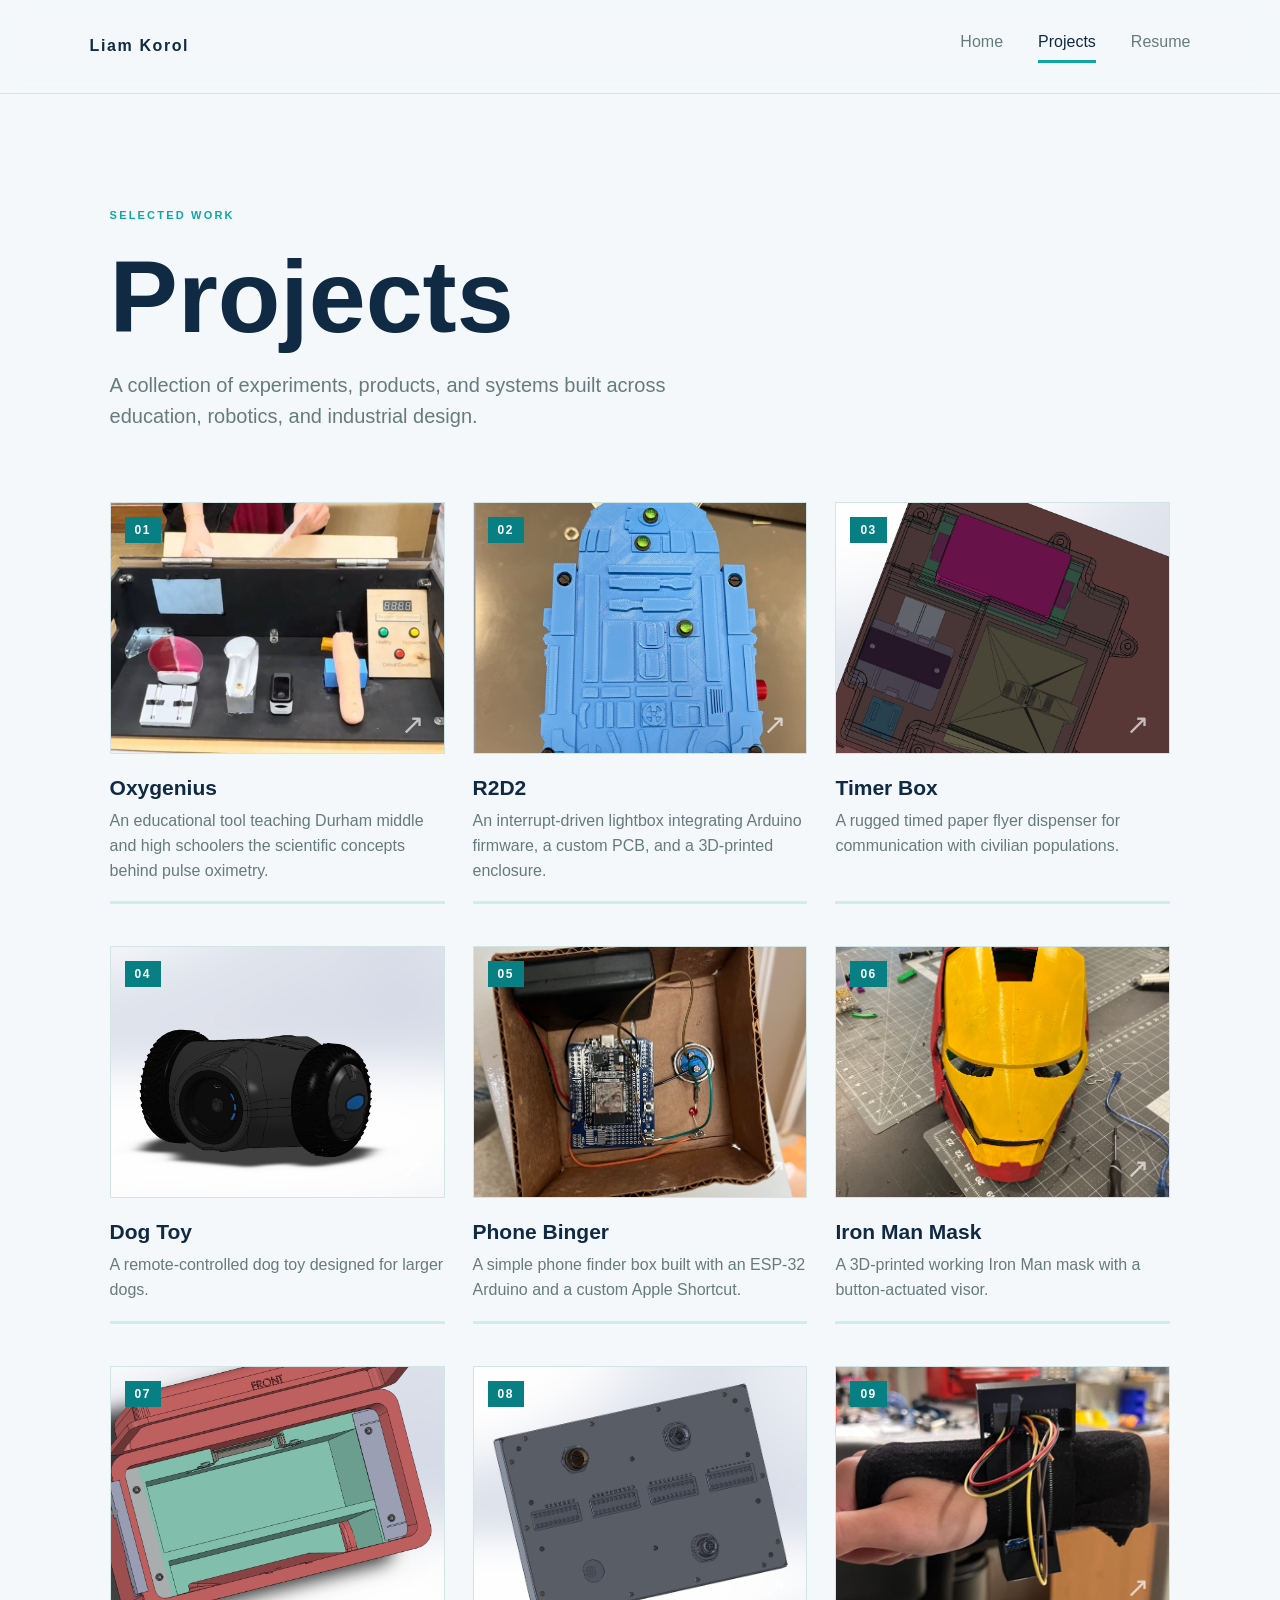
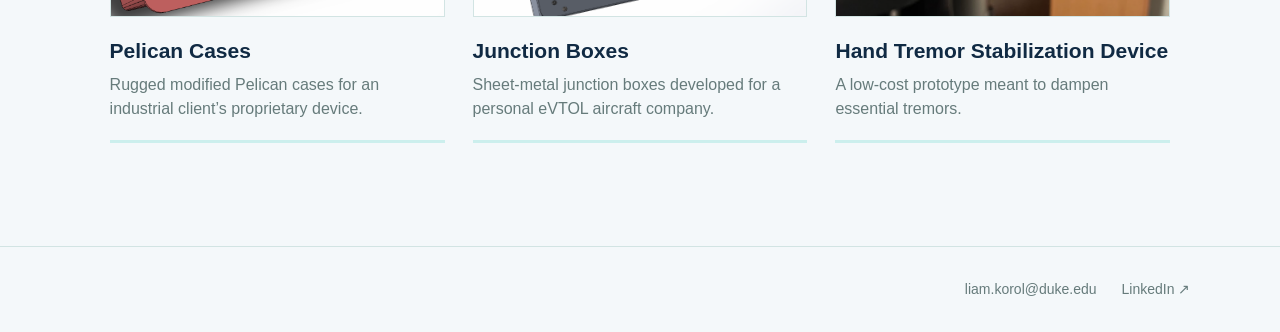
==== projects.html @ 731c7ef4 "push from local files" ====
<!doctype html>
<html lang="en">
<head>
  <meta charset="utf-8">
  <meta name="viewport" content="width=device-width,initial-scale=1">
  <title>Projects — Liam Korol</title>
  <link rel="stylesheet" href="styles.css?v=23">
</head>
<body>
  <header class="nav">
    <a class="brand" href="index.html">Liam Korol</a>
    <nav>
      <a href="index.html">Home</a>
      <a class="active" href="projects.html">Projects</a>
      <a href="resume.html">Resume</a>
    </nav>
  </header>

  <main class="page">
    <p class="eyebrow">Selected work</p>
    <h1>Projects</h1>
    <p class="lede">A collection of experiments, products, and systems built across education, robotics, and industrial design.</p>

    <div class="project-grid">
      <a class="project-card" href="projects/oxygenius.html">
        <div class="project-image photo cover-crop"><img src="assets/project-images/oxygenius.png" alt="Oxygenius project image"><span class="project-number">01</span></div>
        <h3>Oxygenius</h3>
        <p>An educational tool teaching Durham middle and high schoolers the scientific concepts behind pulse oximetry.</p>
      </a>
      <a class="project-card" href="projects/r2d2.html">
        <div class="project-image photo"><img src="assets/project-images/r2d2.png?v=2" alt="Completed R2D2 lightbox"><span class="project-number">02</span></div>
        <h3>R2D2</h3>
        <p>An interrupt-driven lightbox integrating Arduino firmware, a custom PCB, and a 3D-printed enclosure.</p>
      </a>
      <a class="project-card" href="projects/timer-box.html">
        <div class="project-image photo"><img src="assets/project-images/timer-box.png" alt="Timer Box project image"><span class="project-number">03</span></div>
        <h3>Timer Box</h3>
        <p>A rugged timed paper flyer dispenser for communication with civilian populations.</p>
      </a>
      <a class="project-card" href="projects/dog-toy.html">
        <div class="project-image photo"><img src="assets/project-images/dog-toy.png?v=2" alt="Complete Dog Toy design"><span class="project-number">04</span></div>
        <h3>Dog Toy</h3>
        <p>A remote-controlled dog toy designed for larger dogs.</p>
      </a>
      <a class="project-card" href="projects/phone-binger.html">
        <div class="project-image photo"><img src="assets/project-images/phone-binger.jpg" alt="Phone Binger project image"><span class="project-number">05</span></div>
        <h3>Phone Binger</h3>
        <p>A simple phone finder box built with an ESP-32 Arduino and a custom Apple Shortcut.</p>
      </a>
      <a class="project-card" href="projects/iron-man-mask.html">
        <div class="project-image photo"><img src="assets/project-images/iron-man-mask.jpg" alt="Iron Man Mask project image"><span class="project-number">06</span></div>
        <h3>Iron Man Mask</h3>
        <p>A 3D-printed working Iron Man mask with a button-actuated visor.</p>
      </a>
      <a class="project-card" href="projects/pelican-cases.html">
        <div class="project-image photo"><img src="assets/project-images/pelican-cases.png" alt="Pelican Cases project image"><span class="project-number">07</span></div>
        <h3>Pelican Cases</h3>
        <p>Rugged modified Pelican cases for an industrial client’s proprietary device.</p>
      </a>
      <a class="project-card" href="projects/junction-boxes.html">
        <div class="project-image photo"><img src="assets/project-images/junction-boxes.png" alt="Junction Boxes project image"><span class="project-number">08</span></div>
        <h3>Junction Boxes</h3>
        <p>Sheet-metal junction boxes developed for a personal eVTOL aircraft company.</p>
      </a>
      <a class="project-card" href="projects/hand-tremor.html">
        <div class="project-image photo"><img src="assets/project-images/hand-tremor.png?v=2" alt="Hand Tremor Stabilization Device worn on a hand"><span class="project-number">09</span></div>
        <h3>Hand Tremor Stabilization Device</h3>
        <p>A low-cost prototype meant to dampen essential tremors.</p>
      </a>
    </div>
  </main>

  <footer>
    <div>
      <a href="mailto:liam.korol@duke.edu">liam.korol@duke.edu</a>
      <a href="https://www.linkedin.com/" target="_blank">LinkedIn ↗</a>
    </div>
  </footer>
</body>
</html>
---- styles.css ----
:root{--ink:#102a43;--paper:#f4f8fa;--accent:#0fa7a5;--accent-deep:#087f82;--accent-soft:#ccefed;--accent-wash:#e8f8f7;--muted:#667b7b;--line:#d2e4e3}
*{box-sizing:border-box}
body{margin:0;background:var(--paper);color:var(--ink);font:16px/1.55 "Avenir Next",Avenir,Montserrat,sans-serif}
body:before{content:"";position:fixed;inset:0;pointer-events:none;opacity:.1;background-image:radial-gradient(var(--ink) .7px,transparent .7px);background-size:18px 18px}
a{color:inherit;text-decoration:none}
.nav{display:flex;justify-content:space-between;align-items:center;padding:30px 7vw;border-bottom:1px solid var(--line);position:relative;background:#f4f8fadd;backdrop-filter:blur(8px);z-index:2}
.brand{font-weight:700;letter-spacing:.1em}
.brand span{color:var(--accent)}
nav{display:flex;gap:35px}
nav a{color:var(--muted);transition:.2s}
nav .active,nav a:hover{color:var(--ink);border-bottom:3px solid var(--accent);padding-bottom:5px}
main{max-width:1240px;margin:auto;padding:8vw 7vw}
.hero{display:grid;grid-template-columns:1fr 1fr;gap:9vw;align-items:center;min-height:640px}
.eyebrow{text-transform:uppercase;letter-spacing:.2em;font-size:11px;color:var(--accent);font-weight:bold}
.hero h1,.page h1{font:700 clamp(4rem,8vw,8rem)/.88 "Avenir Next",Avenir,Montserrat,sans-serif;margin:28px 0}
.hero h1 em{color:var(--accent);font-weight:400}
.bio,.lede{max-width:570px;color:var(--muted);font-size:20px}
.button{display:inline-flex;gap:42px;align-items:center;background:var(--accent-deep);color:white;padding:17px 22px;margin-top:26px;transition:background-color .2s,transform .2s}
.button:hover{background:var(--accent);transform:translateY(-3px)}
.portrait{aspect-ratio:4/5;background:#d5e1e5;display:grid;place-items:center;overflow:hidden;border:1px solid var(--line);max-width:540px}
.portrait img{width:100%;height:100%;object-fit:contain}
.portrait span{display:none;color:var(--ink);letter-spacing:.18em;text-align:center;font-size:12px;font-weight:bold}
.portrait.placeholder span{display:block}
.featured{padding-bottom:100px}
.section-head{display:flex;justify-content:space-between;border-top:3px solid var(--accent);padding-top:18px;margin-bottom:30px}
.section-head a{color:var(--accent)}
.project-grid{display:grid;grid-template-columns:repeat(3,1fr);gap:42px 28px}
.project-card{display:block;border-bottom:3px solid var(--accent-soft);padding-bottom:18px;transition:.25s}
.project-image,.detail-visual{height:275px;display:grid;place-items:center;font:700 6rem "Avenir Next",Avenir,Montserrat,sans-serif;margin-bottom:18px;position:relative;overflow:hidden;transition:transform .25s}
.project-image:after{content:"↗";position:absolute;right:20px;bottom:12px;font:28px "Avenir Next",Avenir,Montserrat,sans-serif;color:#ffffffaa}
.project-number{position:absolute;left:14px;top:14px;z-index:1;background:var(--accent-deep);color:#fff;padding:7px 10px;font:700 12px/1 "Avenir Next",Avenir,Montserrat,sans-serif;letter-spacing:.12em}
.project-card:hover{border-bottom-color:var(--accent)}
.project-card:hover .project-image{transform:translateY(-7px)}
.orange{background:linear-gradient(135deg,#82cbd0,#247b8a)}
.blue{background:linear-gradient(135deg,#b9e7e5,#3f8fa0)}
.green{background:linear-gradient(135deg,#b4d5d8,#427c87)}
.project-card h3{font-size:21px;margin:0 0 5px}
.project-card p{color:var(--muted);margin:0}
.page{min-height:75vh}
.page .project-grid{margin-top:70px}
.resume-page{padding-top:6vw}
.resume-heading{display:flex;justify-content:space-between;align-items:flex-end;gap:28px;margin-bottom:52px}
.resume-page h1{font-size:clamp(3.25rem,6vw,6rem);margin:0}
.resume-heading .button{margin-top:0;flex-shrink:0}
.resume-preview-wrap,.pdf-viewer-shell{background:#414141;border:1px solid var(--line);overflow:hidden}
.pdf-viewer-shell{margin-top:28px}
.pdf-toolbar{min-height:56px;padding:10px 16px;background:var(--ink);color:#fff;display:flex;justify-content:space-between;align-items:center;gap:16px;font-size:14px}
.pdf-toolbar-group{display:flex;align-items:center;gap:12px}
.pdf-toolbar button,.pdf-toolbar a{border:0;background:#ffffff14;color:#fff;min-width:36px;height:36px;padding:0 11px;font:inherit;display:inline-flex;align-items:center;justify-content:center;cursor:pointer}
.pdf-toolbar button:hover,.pdf-toolbar a:hover{background:var(--accent)}
.pdf-toolbar button:disabled{opacity:.35;cursor:not-allowed}
.pdf-canvas-wrap{height:min(1050px,82vh);min-height:720px;overflow:auto;padding:28px;background:#414141}
#resume-canvas{display:block;margin:0 auto;background:#fff;border:1px solid #bbb}
.pdf-page-canvas{display:block;margin:0 auto;background:#fff;border:1px solid #bbb}
.pdf-page-stack{display:grid;gap:28px;justify-items:center}
.pdf-page-stack .pdf-page-canvas{margin:0}
.pdf-error{max-width:520px;margin:80px auto;padding:25px;background:#fff;color:var(--ink);text-align:center}
.detail{max-width:900px}
.back{display:inline-flex;align-items:center;border:1px solid var(--accent);color:var(--accent-deep);padding:9px 13px;transition:background-color .2s,color .2s}
.back:hover{background:var(--accent);color:#fff}
.detail h1{font-size:clamp(4rem,8vw,8rem);margin:35px 0 15px}
.detail-visual{height:420px;margin:60px 0}
.phone-binger-hero{height:520px}
.phone-binger-hero img{object-fit:cover!important;object-position:center bottom;transform:scale(1.3);transform-origin:center bottom}
.detail section{max-width:650px}
.detail h2{font:700 36px "Avenir Next",Avenir,Montserrat,sans-serif}
.detail section p{color:var(--muted);font-size:18px}
.project-spec-grid span{display:block;color:var(--accent-deep);font-size:10px;font-weight:700;letter-spacing:.16em;text-transform:uppercase;margin-bottom:6px}
.project-spec-grid{display:grid;grid-template-columns:repeat(3,1fr);gap:16px;margin:30px 0 10px}
.project-spec-grid article{border-top:3px solid var(--accent);background:#fff;padding:22px}
.project-spec-grid h3{font-size:18px;line-height:1.25;margin:0 0 10px}
.project-spec-grid article p{font-size:15px;margin:0}
.project-list{margin:24px 0 0;padding-left:22px;color:var(--muted);font-size:17px}
.project-list li{margin:13px 0;padding-left:6px}
.project-list strong{color:var(--ink)}
.media-heading{margin:40px 0 12px;font-size:22px}
.detail section h2+.media-heading{margin-top:0}
.document-links{display:flex;gap:10px;flex-wrap:wrap;margin-top:14px}
footer{display:flex;justify-content:flex-end;padding:32px 7vw;border-top:1px solid var(--line);color:var(--muted);font-size:14px;position:relative}
footer div{display:flex;gap:25px}
footer a:hover{color:var(--accent)}
@media(max-width:700px){.nav{padding:22px 5vw;align-items:flex-start}
nav{gap:14px;font-size:13px}
.hero{grid-template-columns:1fr;min-height:0;padding-top:50px}
.portrait{max-width:320px;margin:25px 0 20px}
.project-grid{grid-template-columns:1fr}
.page{padding-top:60px}
.resume-heading{display:block;margin-bottom:36px}
.resume-heading .button{margin-top:22px}
.pdf-toolbar{align-items:flex-start;flex-direction:column}
.pdf-canvas-wrap{height:72vh;min-height:540px;padding:14px}
footer{display:block}
footer div{margin-top:14px;display:block}
footer a{display:block;margin-top:5px}
}

.project-image.photo img,.detail-visual.photo img{width:100%;height:100%;object-fit:contain}
.project-image.photo img{position:absolute;inset:0;display:block;width:100%;height:100%;object-fit:contain!important;object-position:center}
.project-image.photo.cover-crop img{object-fit:cover!important;object-position:center 58%}
.project-image.photo,.detail-visual.photo{padding:0;background:#fff;border:1px solid var(--line)}
.nav .brand{font-family:"Avenir Next",Avenir,Montserrat,sans-serif}
.teal{background:linear-gradient(135deg,#a9ece9,#149b9d)}
.navy{background:linear-gradient(135deg,#52758d,#102a43)}
.gallery{display:grid;grid-template-columns:repeat(2,1fr);gap:16px;margin-top:32px}
.gallery img{width:100%;height:280px;object-fit:contain;background:#d5e1e5}
.gallery img:first-child{grid-column:span 2}
@media(max-width:700px){.gallery{grid-template-columns:1fr}
.gallery img:first-child{grid-column:span 1}
}
.media-video{width:100%;margin-top:16px;background:#102a43}
.media-poster{width:100%;height:600px;border:0;margin-top:16px;background:#d5e1e5}
.slide-deck{display:grid;gap:22px;margin-top:28px}
.slide-deck img{display:block;width:100%;height:auto;background:#fff;border:1px solid var(--line)}
.stl-viewer{margin-top:28px;border:1px solid var(--line);background:#dce8ea;overflow:hidden}
.stl-toolbar{min-height:56px;padding:10px 16px;background:var(--ink);color:#fff;display:flex;justify-content:space-between;align-items:center;gap:16px;font-size:13px}
.stl-toolbar div{display:flex;gap:8px}
.stl-toolbar button{border:0;background:#ffffff14;color:#fff;min-width:36px;height:36px;padding:0 12px;font:inherit;cursor:pointer}
.stl-toolbar button:hover{background:var(--accent)}
#stl-canvas{display:block;width:100%;height:560px;cursor:grab;touch-action:none}
#stl-canvas:active{cursor:grabbing}
.stl-error{padding:60px 24px;text-align:center;color:var(--ink)}
@media(max-width:700px){.media-poster{height:420px}
.stl-toolbar{align-items:flex-start;flex-direction:column}
#stl-canvas{height:420px}
.project-spec-grid{grid-template-columns:1fr}
}

/* Let photographs keep their original proportions instead of forcing them
   into identical frames. This prevents portrait images from gaining side bars. */
.project-grid{align-items:start}
.project-card{align-self:start}
.project-image.photo,.detail-visual.photo{display:block;height:auto;min-height:0;background:transparent}
.project-image.photo img,.detail-visual.photo img{position:static;inset:auto;display:block;width:100%;height:auto;object-fit:initial!important}
.gallery{align-items:start}
.gallery img{height:auto;align-self:start;background:transparent}
.component-figure{width:min(100%,260px);margin:32px auto 42px;background:#fff;border:1px solid var(--line)}
.component-figure img{display:block;width:100%;height:auto}
.component-figure figcaption{padding:14px 16px;color:var(--muted);font-size:14px;line-height:1.5}
.phone-binger-hero{height:520px}
.phone-binger-hero img{height:100%;object-fit:cover!important}
.code-block{margin:28px 0 0;padding:24px;max-height:620px;overflow:auto;background:var(--ink);color:#d9f4f1;border-left:4px solid var(--accent);font:13px/1.6 "SFMono-Regular",Consolas,"Liberation Mono",monospace;tab-size:2;white-space:pre}
.code-block code{font:inherit}
@media(max-width:700px){.code-block{padding:18px;font-size:11px}}
.prototype-video-grid{display:grid;grid-template-columns:repeat(2,minmax(0,1fr));gap:14px;width:100%;max-width:440px;margin:28px auto 0;align-items:start}
.prototype-video-grid figure{margin:0;background:#fff;border:1px solid var(--line)}
.prototype-video-grid video{display:block;width:100%;aspect-ratio:9/16;background:var(--ink);object-fit:contain}
.prototype-video-grid figcaption{padding:12px 14px;color:var(--muted);font-size:14px}
@media(max-width:700px){.prototype-video-grid{grid-template-columns:repeat(2,minmax(0,1fr));max-width:360px;gap:10px}.prototype-video-grid figcaption{padding:9px 10px;font-size:12px}}

/* Keep project listings orderly at wide screen sizes while filling every
   thumbnail frame without white bars. Project detail images retain their
   natural proportions. */
.project-grid{align-items:stretch}
.project-card{align-self:stretch;display:flex;flex-direction:column}
.project-card .project-image.photo{height:auto;aspect-ratio:4/3}
.project-card .project-image.photo img{position:absolute;inset:0;width:100%;height:100%;object-fit:cover!important;object-position:center}
.project-card p{flex:1}

.device-gallery{margin-top:32px}
.device-gallery img{display:block;width:100%;height:auto}
.device-gallery-hero{margin-bottom:16px}
.device-gallery-columns{display:grid;grid-template-columns:repeat(2,minmax(0,1fr));gap:16px;align-items:start}
.device-gallery-columns>div{display:grid;gap:16px;align-content:start}
@media(max-width:700px){.device-gallery-columns{grid-template-columns:1fr}}

.criteria-table-wrap{width:100%;margin:28px 0 34px;overflow-x:auto}
.criteria-table{width:100%;border-collapse:collapse;background:#fff;font-size:15px;line-height:1.5}
.criteria-table th,.criteria-table td{padding:14px 16px;border:1px solid var(--line);text-align:left;vertical-align:top}
.criteria-table th{background:var(--accent-deep);color:#fff;font-size:12px;letter-spacing:.08em;text-transform:uppercase}
.criteria-table tbody tr:nth-child(even){background:#f2f7f7}
.criteria-table td:first-child{font-weight:700;color:var(--ink);white-space:nowrap}
@media(max-width:700px){.criteria-table{min-width:700px}}
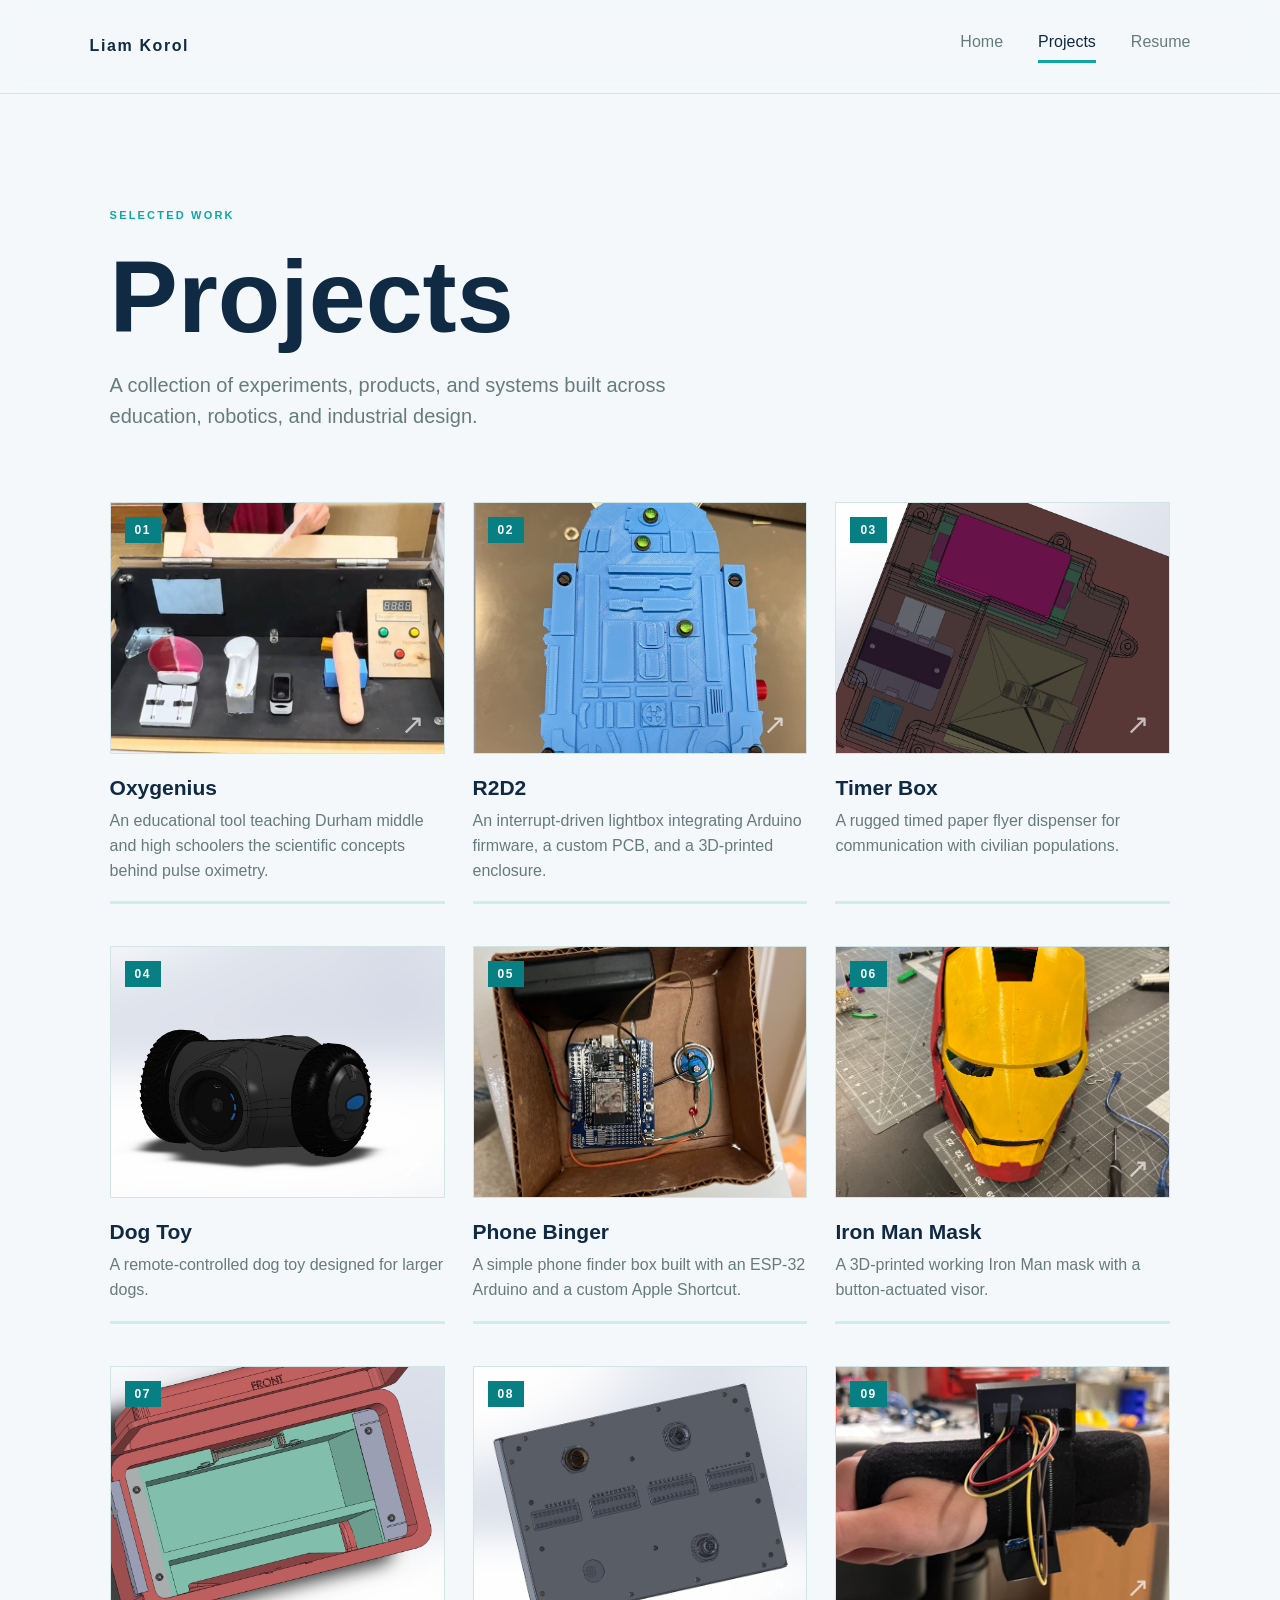
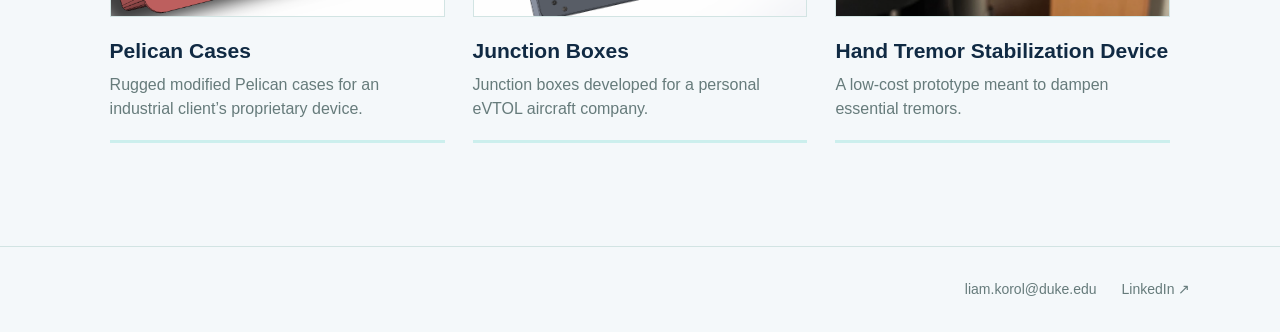
==== commit 9691c6f7: "updated description for JBS" ====
--- a/projects.html
+++ b/projects.html
@@ -60,7 +60,7 @@
       <a class="project-card" href="projects/junction-boxes.html">
         <div class="project-image photo"><img src="assets/project-images/junction-boxes.png" alt="Junction Boxes project image"><span class="project-number">08</span></div>
         <h3>Junction Boxes</h3>
-        <p>Sheet-metal junction boxes developed for a personal eVTOL aircraft company.</p>
+        <p>Junction boxes developed for a personal eVTOL aircraft company.</p>
       </a>
       <a class="project-card" href="projects/hand-tremor.html">
         <div class="project-image photo"><img src="assets/project-images/hand-tremor.png?v=2" alt="Hand Tremor Stabilization Device worn on a hand"><span class="project-number">09</span></div>
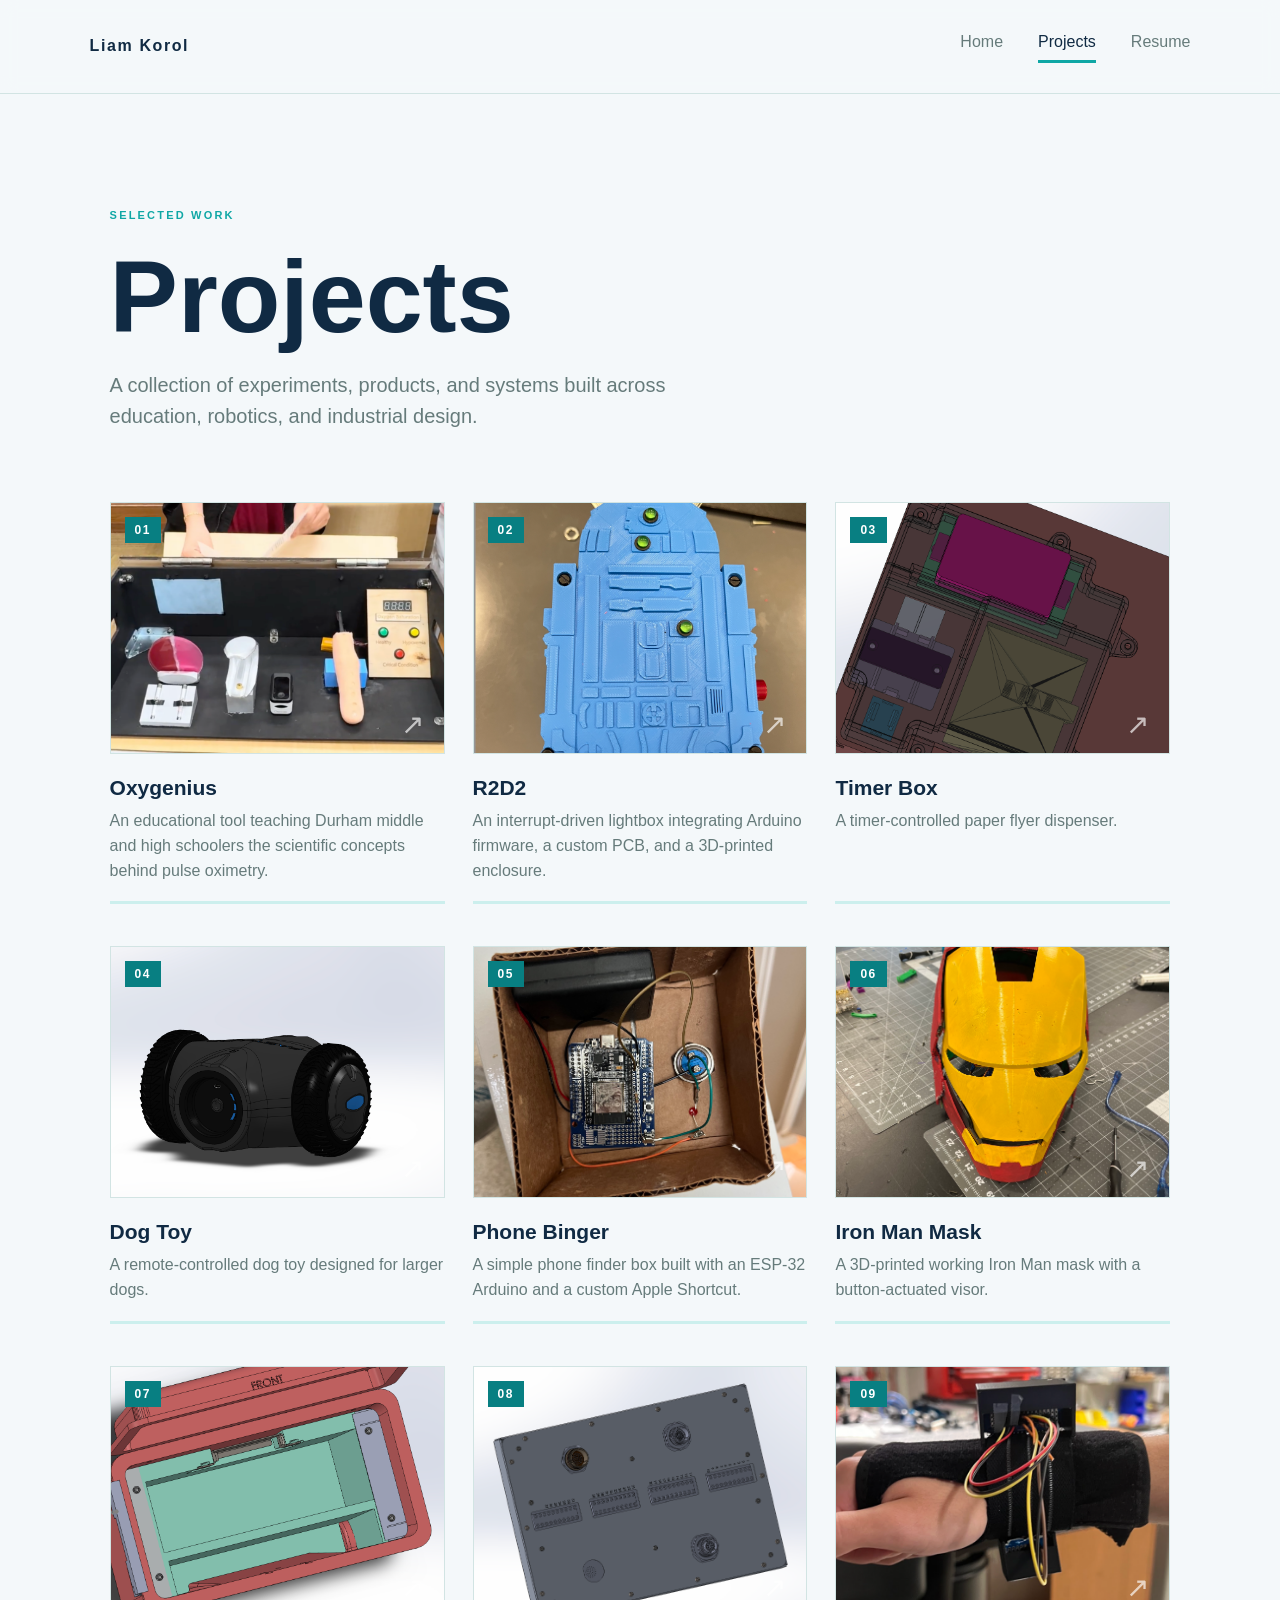
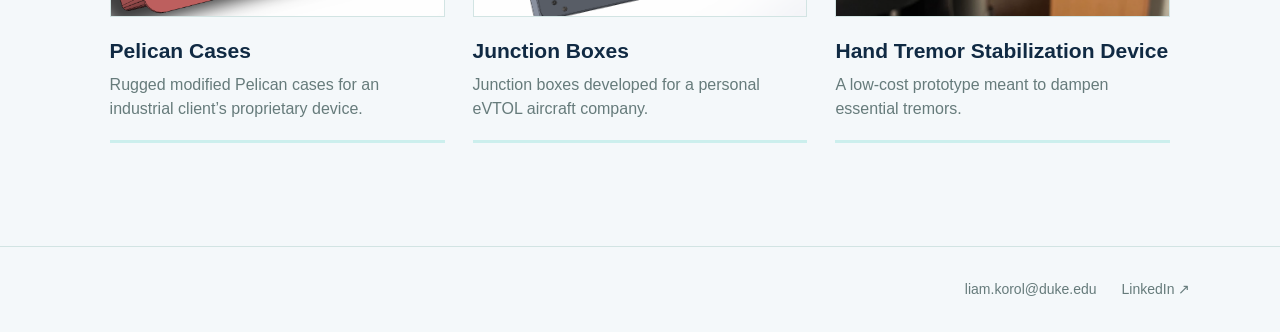
==== commit de27bd07: "changed some descriptions" ====
--- a/projects.html
+++ b/projects.html
@@ -35,7 +35,7 @@
       <a class="project-card" href="projects/timer-box.html">
         <div class="project-image photo"><img src="assets/project-images/timer-box.png" alt="Timer Box project image"><span class="project-number">03</span></div>
         <h3>Timer Box</h3>
-        <p>A rugged timed paper flyer dispenser for communication with civilian populations.</p>
+        <p>A timer-controlled paper flyer dispenser.</p>
       </a>
       <a class="project-card" href="projects/dog-toy.html">
         <div class="project-image photo"><img src="assets/project-images/dog-toy.png?v=2" alt="Complete Dog Toy design"><span class="project-number">04</span></div>
